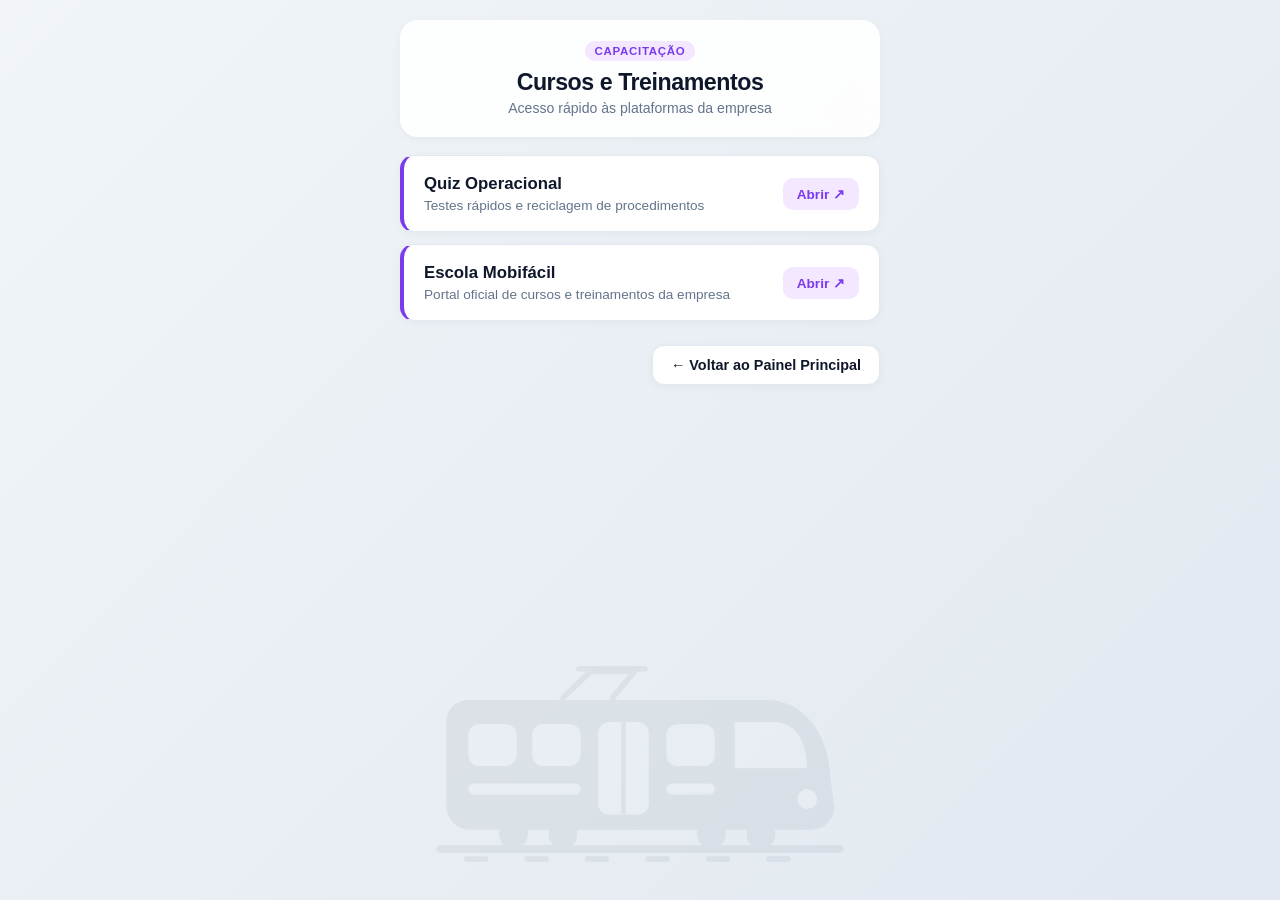
==== Cursos.html @ 2083b964 "Add files via upload" ====
<!DOCTYPE html>
<html lang="pt-BR">

<head>
    <meta charset="UTF-8">
    <meta name="viewport" content="width=device-width, initial-scale=1.0">
    <title>Cursos e Treinamentos</title>
    <link rel="stylesheet" href="estilo.css">
    <link rel="manifest" href="manifest.json">
    <meta name="theme-color" content="#2563eb">
    <meta name="apple-mobile-web-app-capable" content="yes">
    <meta name="apple-mobile-web-app-status-bar-style" content="default">
    <meta name="apple-mobile-web-app-title" content="Rotina Estação">
</head>

<body>

    <div class="app-container">
        <header>
            <span class="header-badge" style="color: #7c3aed; background: #f3e8ff;">Capacitação</span>
            <h1>Cursos e Treinamentos</h1>
            <p>Acesso rápido às plataformas da empresa</p>
        </header>

        <div class="access-list" id="access-list"></div>

        <nav class="bottom-nav">
            <a href="index.html" class="back-btn">← Voltar ao Painel Principal</a>
        </nav>
    </div>

    <script>
        const plataformasCursos = [
            {
                titulo: "Quiz Operacional",
                descricao: "Testes rápidos e reciclagem de procedimentos",
                url: "https://script.google.com/a/macros/metrobh.com.br/s/AKfycbzaS_b4hh9A1421iVJsr9qy0ur7krLMLmgjexrkRXWZIOcwu0ZyKPLjtSvx0L5JB3CB/exec"
            },
            {
                titulo: "Escola Mobifácil",
                descricao: "Portal oficial de cursos e treinamentos da empresa",
                url: "https://www.escolamobifacil.com.br/login"
            }
        ];

        function renderizarAcessos() {
            const container = document.getElementById('access-list');
            container.innerHTML = '';

            plataformasCursos.forEach(item => {
                const card = document.createElement('a');
                card.href = item.url;
                card.target = "_blank";
                card.className = "access-card";

                card.innerHTML = `
                    <div class="access-info">
                        <span class="access-title">${item.titulo}</span>
                        <span class="access-desc">${item.descricao}</span>
                    </div>
                    <span class="access-icon">Abrir ↗</span>
                `;

                container.appendChild(card);
            });
        }

        renderizarAcessos();
    </script>

</body>

</html>
---- estilo.css ----
:root {
    --bg-gradient: linear-gradient(135deg, #f1f5f9 0%, #e2e8f0 100%);
    --card-bg: #ffffff;
    --glass-bg: rgba(255, 255, 255, 0.88);
    --primary: #2563eb;
    --primary-grad: linear-gradient(135deg, #2563eb 0%, #1d4ed8 100%);
    --secondary: #0f766e;
    --secondary-grad: linear-gradient(135deg, #0d9488 0%, #0f766e 100%);
    --tertiary: #7c3aed;
    --tertiary-grad: linear-gradient(135deg, #8b5cf6 0%, #6d28d9 100%);
    --success: #16a34a;
    --success-grad: linear-gradient(135deg, #22c55e 0%, #15803d 100%);
    --success-bg: #f0fdf4;
    --text-main: #0f172a;
    --text-muted: #64748b;
    --border: #e2e8f0;
    --shadow-sm: 0 2px 8px rgba(15, 23, 42, 0.04);
    --shadow-md: 0 8px 20px rgba(15, 23, 42, 0.07);
}

* {
    box-sizing: border-box;
    margin: 0;
    padding: 0;
    font-family: -apple-system, BlinkMacSystemFont, "Segoe UI", Roboto, Helvetica, Arial, sans-serif;
    -webkit-tap-highlight-color: transparent;
}

body {
    background: var(--bg-gradient);
    color: var(--text-main);
    min-height: 100vh;
    display: flex;
    justify-content: center;
    padding: 20px 16px 40px;
    position: relative;
}

/* Marca d'água em sombra de metrô cartoon ao fundo */
body::before {
    content: "";
    position: fixed;
    inset: 0;
    pointer-events: none;
    z-index: 0;
    opacity: 0.055;
    background-repeat: no-repeat;
    background-position: center bottom 24px;
    background-size: min(440px, 88vw);
    background-image: url("data:image/svg+xml,%3Csvg xmlns='http://www.w3.org/2000/svg' viewBox='0 0 400 220' fill='%230f172a'%3E%3C!-- Trilho --%3E%3Crect x='15' y='192' width='370' height='7' rx='3.5'/%3E%3Crect x='40' y='202' width='22' height='5' rx='2'/%3E%3Crect x='95' y='202' width='22' height='5' rx='2'/%3E%3Crect x='150' y='202' width='22' height='5' rx='2'/%3E%3Crect x='205' y='202' width='22' height='5' rx='2'/%3E%3Crect x='260' y='202' width='22' height='5' rx='2'/%3E%3Crect x='315' y='202' width='22' height='5' rx='2'/%3E%3C!-- Pantógrafo --%3E%3Cpath d='M130 58 L155 34 L195 34 L175 58' fill='none' stroke='%230f172a' stroke-width='5' stroke-linecap='round' stroke-linejoin='round'/%3E%3Crect x='142' y='29' width='65' height='5' rx='2.5'/%3E%3C!-- Corpo do Metrô Cartoon --%3E%3Cpath d='M45 60 H315 C345 60 368 85 372 120 L376 155 C378 168 368 178 354 178 H45 C33 178 24 168 24 156 V80 C24 68 33 60 45 60 Z'/%3E%3C!-- Recortes das Janelas e Portas (em branco para vazado) --%3E%3Crect x='44' y='82' width='44' height='38' rx='10' fill='%23f1f5f9'/%3E%3Crect x='102' y='82' width='44' height='38' rx='10' fill='%23f1f5f9'/%3E%3Crect x='162' y='80' width='46' height='84' rx='10' fill='%23f1f5f9'/%3E%3Cline x1='185' y1='80' x2='185' y2='164' stroke='%230f172a' stroke-width='4'/%3E%3Crect x='224' y='82' width='44' height='38' rx='10' fill='%23f1f5f9'/%3E%3C!-- Para-brisa frontal cartoon --%3E%3Cpath d='M286 80 H322 C338 80 349 93 351 112 L352 122 H286 Z' fill='%23f1f5f9'/%3E%3C!-- Farol e faixa frontal --%3E%3Ccircle cx='352' cy='150' r='9' fill='%23f1f5f9'/%3E%3Crect x='44' y='136' width='102' height='10' rx='5' fill='%23f1f5f9'/%3E%3Crect x='224' y='136' width='44' height='10' rx='5' fill='%23f1f5f9'/%3E%3C!-- Rodas / Truques --%3E%3Ccircle cx='85' cy='182' r='13'/%3E%3Ccircle cx='130' cy='182' r='13'/%3E%3Ccircle cx='265' cy='182' r='13'/%3E%3Ccircle cx='310' cy='182' r='13'/%3E%3C/svg%3E");
}

.app-container {
    width: 100%;
    max-width: 480px;
    animation: fadeIn 0.3s ease-out;
    position: relative;
    z-index: 1;
}

@keyframes fadeIn {
    from {
        opacity: 0;
        transform: translateY(6px);
    }

    to {
        opacity: 1;
        transform: translateY(0);
    }
}

/* Cabeçalho estilo card flutuante */
header {
    background: var(--glass-bg);
    backdrop-filter: blur(10px);
    -webkit-backdrop-filter: blur(10px);
    border: 1px solid rgba(255, 255, 255, 0.9);
    border-radius: 18px;
    padding: 20px;
    margin-bottom: 18px;
    text-align: center;
    box-shadow: var(--shadow-sm);
}

.header-badge {
    display: inline-block;
    font-size: 0.72rem;
    font-weight: 700;
    text-transform: uppercase;
    letter-spacing: 0.06em;
    color: var(--primary);
    background: #dbeafe;
    padding: 4px 10px;
    border-radius: 999px;
    margin-bottom: 8px;
}

header h1 {
    font-size: 1.45rem;
    font-weight: 700;
    letter-spacing: -0.02em;
    margin-bottom: 4px;
}

header p {
    color: var(--text-muted);
    font-size: 0.88rem;
}

/* Seletor de Estação e Turno */
.shift-selector-card {
    background: var(--glass-bg);
    backdrop-filter: blur(10px);
    -webkit-backdrop-filter: blur(10px);
    border: 1px solid rgba(255, 255, 255, 0.9);
    border-radius: 16px;
    padding: 14px 16px;
    margin-bottom: 18px;
    box-shadow: var(--shadow-sm);
    display: grid;
    grid-template-columns: 1fr 1fr;
    gap: 10px;
}

.select-group {
    display: flex;
    flex-direction: column;
    gap: 4px;
}

.select-group label {
    font-size: 0.75rem;
    font-weight: 700;
    text-transform: uppercase;
    letter-spacing: 0.04em;
    color: var(--text-muted);
}

.select-group select {
    width: 100%;
    padding: 9px 12px;
    border-radius: 10px;
    border: 1px solid var(--border);
    background-color: #ffffff;
    color: var(--text-main);
    font-size: 0.9rem;
    font-weight: 600;
    cursor: pointer;
    outline: none;
    transition: border-color 0.2s, box-shadow 0.2s;
}

.select-group select:focus {
    border-color: var(--primary);
    box-shadow: 0 0 0 3px rgba(37, 99, 235, 0.12);
}

/* Barra de progresso */
.progress-summary {
    display: flex;
    justify-content: space-between;
    font-size: 0.82rem;
    color: var(--text-muted);
    margin-top: 16px;
    margin-bottom: 6px;
    font-weight: 600;
}

.progress-bar-container {
    background-color: #e2e8f0;
    border-radius: 999px;
    height: 10px;
    margin-top: 14px;
    overflow: hidden;
    box-shadow: inset 0 1px 2px rgba(0, 0, 0, 0.06);
}

.progress-summary+.progress-bar-container {
    margin-top: 0;
}

.progress-bar {
    background: var(--success-grad);
    height: 100%;
    width: 0%;
    border-radius: 999px;
    transition: width 0.4s cubic-bezier(0.34, 1.56, 0.64, 1);
}

/* Banner de 100% concluído */
.celebration-banner {
    display: none;
    background: var(--success-bg);
    border: 1px solid #86efac;
    color: #15803d;
    padding: 12px 16px;
    border-radius: 12px;
    font-size: 0.9rem;
    font-weight: 600;
    text-align: center;
    margin-bottom: 16px;
    animation: popIn 0.3s ease;
}

.celebration-banner.visible {
    display: block;
}

@keyframes popIn {
    0% {
        transform: scale(0.95);
        opacity: 0;
    }

    100% {
        transform: scale(1);
        opacity: 1;
    }
}

/* Botões do Menu Principal */
.menu-buttons {
    display: flex;
    flex-direction: column;
    gap: 14px;
}

.nav-card-btn {
    display: flex;
    align-items: center;
    justify-content: space-between;
    width: 100%;
    padding: 18px 20px;
    background: var(--primary-grad);
    color: #ffffff;
    text-decoration: none;
    border-radius: 16px;
    font-weight: 600;
    font-size: 1rem;
    box-shadow: 0 6px 15px rgba(37, 99, 235, 0.22);
    transition: transform 0.2s ease, box-shadow 0.2s ease;
}

.nav-card-btn:hover {
    transform: translateY(-2px);
    box-shadow: 0 10px 20px rgba(37, 99, 235, 0.28);
}

.nav-card-btn:active {
    transform: scale(0.98);
}

.nav-card-btn.secondary {
    background: var(--secondary-grad);
    box-shadow: 0 6px 15px rgba(15, 118, 110, 0.22);
}

.nav-card-btn.secondary:hover {
    box-shadow: 0 10px 20px rgba(15, 118, 110, 0.28);
}

.nav-card-btn.tertiary {
    background: var(--tertiary-grad);
    box-shadow: 0 6px 15px rgba(124, 58, 237, 0.22);
}

.nav-card-btn.tertiary:hover {
    box-shadow: 0 10px 20px rgba(124, 58, 237, 0.28);
}

.nav-card-btn.all-done {
    background: var(--success-grad);
    box-shadow: 0 6px 15px rgba(22, 163, 74, 0.24);
}

.btn-left {
    display: flex;
    align-items: center;
    gap: 14px;
}

.btn-icon-box {
    width: 42px;
    height: 42px;
    border-radius: 12px;
    background: rgba(255, 255, 255, 0.18);
    display: flex;
    align-items: center;
    justify-content: center;
    flex-shrink: 0;
}

.btn-text-group {
    display: flex;
    flex-direction: column;
    gap: 3px;
}

.btn-subtitle {
    font-size: 0.8rem;
    font-weight: 400;
    opacity: 0.9;
}

.nav-badge {
    background-color: rgba(255, 255, 255, 0.22);
    padding: 6px 12px;
    border-radius: 999px;
    font-size: 0.85rem;
    font-weight: 700;
    flex-shrink: 0;
    margin-left: 10px;
}

/* Lista de Tarefas e Formulários */
.task-list,
.access-list {
    display: flex;
    flex-direction: column;
    gap: 12px;
}

.task-card {
    background-color: var(--card-bg);
    border: 1px solid var(--border);
    border-left: 4px solid var(--primary);
    border-radius: 14px;
    padding: 16px;
    display: flex;
    align-items: center;
    justify-content: space-between;
    box-shadow: var(--shadow-sm);
    transition: all 0.25s ease;
}

.task-card.internal-theme {
    border-left-color: var(--secondary);
}

.task-card:hover {
    box-shadow: var(--shadow-md);
    transform: translateY(-1px);
}

.task-card.completed {
    background-color: var(--success-bg);
    border-color: #bbf7d0;
    border-left-color: var(--success);
}

.task-info {
    flex: 1;
    padding-right: 12px;
}

.task-title {
    font-weight: 600;
    font-size: 0.98rem;
    line-height: 1.35;
    display: block;
}

.task-info .task-link {
    margin-top: 6px;
}

.task-card.completed .task-title {
    text-decoration: line-through;
    color: #15803d;
    opacity: 0.85;
}

.task-link {
    display: inline-flex;
    align-items: center;
    gap: 4px;
    color: var(--primary);
    background: #eff6ff;
    padding: 5px 10px;
    border-radius: 6px;
    text-decoration: none;
    font-size: 0.82rem;
    font-weight: 600;
    transition: background-color 0.2s;
}

.task-link:hover {
    background: #dbeafe;
}

/* Botão Check animado */
.check-btn {
    width: 38px;
    height: 38px;
    border-radius: 50%;
    border: 2px solid #cbd5e1;
    background-color: #f8fafc;
    color: transparent;
    font-size: 1.15rem;
    font-weight: bold;
    cursor: pointer;
    display: flex;
    align-items: center;
    justify-content: center;
    transition: all 0.25s cubic-bezier(0.34, 1.56, 0.64, 1);
    flex-shrink: 0;
}

.check-btn:hover {
    border-color: var(--success);
}

.task-card.completed .check-btn {
    background: var(--success-grad);
    border-color: transparent;
    color: #fff;
    transform: scale(1.06);
    box-shadow: 0 3px 8px rgba(22, 163, 74, 0.3);
}

/* Cards de Acesso Rápido (Cursos) */
.access-card {
    background-color: var(--card-bg);
    border: 1px solid var(--border);
    border-left: 4px solid var(--tertiary);
    border-radius: 14px;
    padding: 18px 20px;
    display: flex;
    align-items: center;
    justify-content: space-between;
    text-decoration: none;
    color: var(--text-main);
    box-shadow: var(--shadow-sm);
    transition: all 0.2s ease;
}

.access-card:hover {
    border-color: var(--tertiary);
    box-shadow: var(--shadow-md);
    transform: translateY(-2px);
}

.access-info {
    display: flex;
    flex-direction: column;
    gap: 4px;
    padding-right: 12px;
}

.access-title {
    font-weight: 700;
    font-size: 1.05rem;
}

.access-desc {
    color: var(--text-muted);
    font-size: 0.85rem;
}

.access-icon {
    background-color: #f3e8ff;
    color: var(--tertiary);
    font-weight: 700;
    font-size: 0.85rem;
    padding: 8px 14px;
    border-radius: 10px;
    flex-shrink: 0;
}

/* Navegação inferior alinhada à direita com hover arco-íris */
.bottom-nav {
    margin-top: 24px;
    display: flex;
    justify-content: flex-end;
}

.back-btn {
    display: inline-flex;
    align-items: center;
    gap: 8px;
    text-decoration: none;
    color: var(--text-main);
    font-weight: 600;
    font-size: 0.9rem;
    padding: 11px 18px;
    background-color: var(--card-bg);
    border: 1px solid var(--border);
    border-radius: 12px;
    box-shadow: var(--shadow-sm);
    transition: all 0.3s ease;
}

.back-btn:hover {
    color: #ffffff;
    border-color: transparent;
    text-shadow: 0 1px 2px rgba(0, 0, 0, 0.25);
    background: linear-gradient(120deg,
            #ef4444,
            #f97316,
            #eab308,
            #22c55e,
            #3b82f6,
            #8b5cf6,
            #ec4899,
            #ef4444);
    background-size: 300% 300%;
    animation: arcoIris 3s ease infinite;
    transform: translateY(-2px);
    box-shadow: 0 8px 20px rgba(139, 92, 246, 0.28);
}

@keyframes arcoIris {
    0% {
        background-position: 0% 50%;
    }

    50% {
        background-position: 100% 50%;
    }

    100% {
        background-position: 0% 50%;
    }
}

/* Ações inferiores do Painel Principal */
.panel-footer-actions {
    margin-top: 24px;
    display: flex;
    align-items: center;
    justify-content: space-between;
    gap: 10px;
    flex-wrap: wrap;
}

.copy-report-btn {
    display: inline-flex;
    align-items: center;
    gap: 6px;
    padding: 10px 15px;
    background-color: var(--card-bg);
    border: 1px solid var(--border);
    border-radius: 12px;
    color: var(--primary);
    font-size: 0.85rem;
    font-weight: 600;
    cursor: pointer;
    box-shadow: var(--shadow-sm);
    transition: all 0.25s ease;
}

.copy-report-btn:hover {
    background: var(--primary-grad);
    color: #ffffff;
    border-color: transparent;
    transform: translateY(-2px);
    box-shadow: 0 8px 18px rgba(37, 99, 235, 0.25);
}

.copy-report-btn.copied {
    background: var(--success-grad);
    color: #ffffff;
    border-color: transparent;
}

.reset-btn {
    padding: 10px 16px;
    background: rgba(255, 255, 255, 0.7);
    border: 1px dashed #cbd5e1;
    border-radius: 12px;
    color: var(--text-muted);
    font-size: 0.85rem;
    font-weight: 600;
    cursor: pointer;
    box-shadow: var(--shadow-sm);
    transition: all 0.25s ease;
    margin-left: auto;
}

.reset-btn:hover {
    background: linear-gradient(135deg, #ef4444 0%, #dc2626 100%);
    color: #ffffff;
    border-color: transparent;
    border-style: solid;
    transform: translateY(-2px);
    box-shadow: 0 8px 18px rgba(220, 38, 38, 0.28);
}

.reset-btn:active {
    transform: scale(0.98);
}
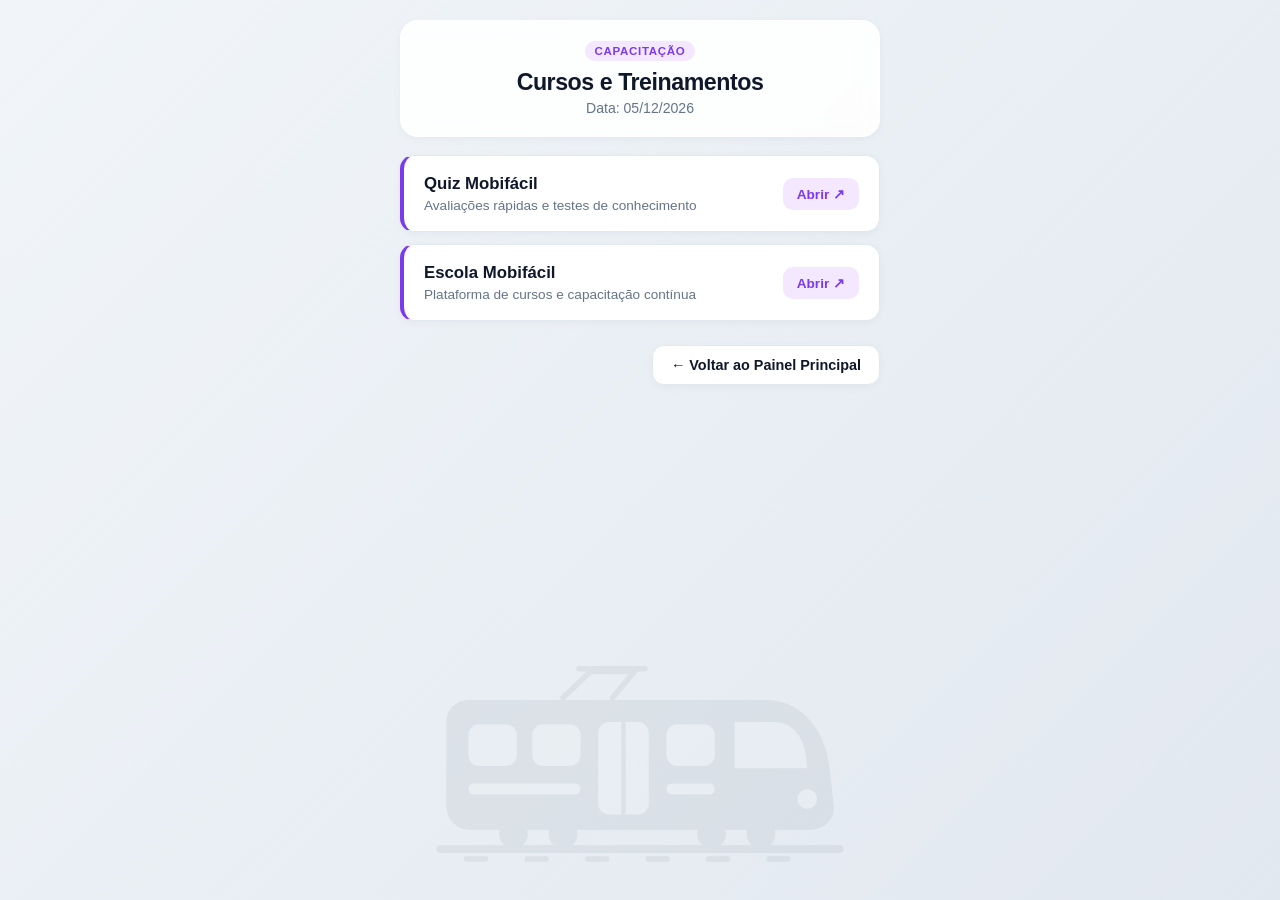
==== commit 13fe9077: "Add files via upload" ====
--- a/Cursos.html
+++ b/Cursos.html
@@ -19,10 +19,26 @@
         <header>
             <span class="header-badge" style="color: #7c3aed; background: #f3e8ff;">Capacitação</span>
             <h1>Cursos e Treinamentos</h1>
-            <p>Acesso rápido às plataformas da empresa</p>
+            <p id="current-date"></p>
         </header>
 
-        <div class="access-list" id="access-list"></div>
+        <div class="access-list">
+            <a href="https://quiz.mobifacil.com.br/" target="_blank" class="access-card">
+                <div class="access-info">
+                    <span class="access-title">Quiz Mobifácil</span>
+                    <span class="access-desc">Avaliações rápidas e testes de conhecimento</span>
+                </div>
+                <span class="access-icon">Abrir ↗</span>
+            </a>
+
+            <a href="https://escola.mobifacil.com.br/" target="_blank" class="access-card">
+                <div class="access-info">
+                    <span class="access-title">Escola Mobifácil</span>
+                    <span class="access-desc">Plataforma de cursos e capacitação contínua</span>
+                </div>
+                <span class="access-icon">Abrir ↗</span>
+            </a>
+        </div>
 
         <nav class="bottom-nav">
             <a href="index.html" class="back-btn">← Voltar ao Painel Principal</a>
@@ -30,42 +46,8 @@
     </div>
 
     <script>
-        const plataformasCursos = [
-            {
-                titulo: "Quiz Operacional",
-                descricao: "Testes rápidos e reciclagem de procedimentos",
-                url: "https://script.google.com/a/macros/metrobh.com.br/s/AKfycbzaS_b4hh9A1421iVJsr9qy0ur7krLMLmgjexrkRXWZIOcwu0ZyKPLjtSvx0L5JB3CB/exec"
-            },
-            {
-                titulo: "Escola Mobifácil",
-                descricao: "Portal oficial de cursos e treinamentos da empresa",
-                url: "https://www.escolamobifacil.com.br/login"
-            }
-        ];
-
-        function renderizarAcessos() {
-            const container = document.getElementById('access-list');
-            container.innerHTML = '';
-
-            plataformasCursos.forEach(item => {
-                const card = document.createElement('a');
-                card.href = item.url;
-                card.target = "_blank";
-                card.className = "access-card";
-
-                card.innerHTML = `
-                    <div class="access-info">
-                        <span class="access-title">${item.titulo}</span>
-                        <span class="access-desc">${item.descricao}</span>
-                    </div>
-                    <span class="access-icon">Abrir ↗</span>
-                `;
-
-                container.appendChild(card);
-            });
-        }
-
-        renderizarAcessos();
+        const hoje = new Date().toLocaleDateString('pt-BR');
+        document.getElementById('current-date').innerText = `Data: ${hoje}`;
     </script>
 
 </body>
--- a/estilo.css
+++ b/estilo.css
@@ -1,592 +1,948 @@
-:root {
-    --bg-gradient: linear-gradient(135deg, #f1f5f9 0%, #e2e8f0 100%);
-    --card-bg: #ffffff;
-    --glass-bg: rgba(255, 255, 255, 0.88);
-    --primary: #2563eb;
-    --primary-grad: linear-gradient(135deg, #2563eb 0%, #1d4ed8 100%);
-    --secondary: #0f766e;
-    --secondary-grad: linear-gradient(135deg, #0d9488 0%, #0f766e 100%);
-    --tertiary: #7c3aed;
-    --tertiary-grad: linear-gradient(135deg, #8b5cf6 0%, #6d28d9 100%);
-    --success: #16a34a;
-    --success-grad: linear-gradient(135deg, #22c55e 0%, #15803d 100%);
-    --success-bg: #f0fdf4;
-    --text-main: #0f172a;
-    --text-muted: #64748b;
-    --border: #e2e8f0;
-    --shadow-sm: 0 2px 8px rgba(15, 23, 42, 0.04);
-    --shadow-md: 0 8px 20px rgba(15, 23, 42, 0.07);
-}
-
-* {
-    box-sizing: border-box;
-    margin: 0;
-    padding: 0;
-    font-family: -apple-system, BlinkMacSystemFont, "Segoe UI", Roboto, Helvetica, Arial, sans-serif;
-    -webkit-tap-highlight-color: transparent;
-}
-
-body {
-    background: var(--bg-gradient);
-    color: var(--text-main);
-    min-height: 100vh;
-    display: flex;
-    justify-content: center;
-    padding: 20px 16px 40px;
-    position: relative;
-}
-
-/* Marca d'água em sombra de metrô cartoon ao fundo */
-body::before {
-    content: "";
-    position: fixed;
-    inset: 0;
-    pointer-events: none;
-    z-index: 0;
-    opacity: 0.055;
-    background-repeat: no-repeat;
-    background-position: center bottom 24px;
-    background-size: min(440px, 88vw);
-    background-image: url("data:image/svg+xml,%3Csvg xmlns='http://www.w3.org/2000/svg' viewBox='0 0 400 220' fill='%230f172a'%3E%3C!-- Trilho --%3E%3Crect x='15' y='192' width='370' height='7' rx='3.5'/%3E%3Crect x='40' y='202' width='22' height='5' rx='2'/%3E%3Crect x='95' y='202' width='22' height='5' rx='2'/%3E%3Crect x='150' y='202' width='22' height='5' rx='2'/%3E%3Crect x='205' y='202' width='22' height='5' rx='2'/%3E%3Crect x='260' y='202' width='22' height='5' rx='2'/%3E%3Crect x='315' y='202' width='22' height='5' rx='2'/%3E%3C!-- Pantógrafo --%3E%3Cpath d='M130 58 L155 34 L195 34 L175 58' fill='none' stroke='%230f172a' stroke-width='5' stroke-linecap='round' stroke-linejoin='round'/%3E%3Crect x='142' y='29' width='65' height='5' rx='2.5'/%3E%3C!-- Corpo do Metrô Cartoon --%3E%3Cpath d='M45 60 H315 C345 60 368 85 372 120 L376 155 C378 168 368 178 354 178 H45 C33 178 24 168 24 156 V80 C24 68 33 60 45 60 Z'/%3E%3C!-- Recortes das Janelas e Portas (em branco para vazado) --%3E%3Crect x='44' y='82' width='44' height='38' rx='10' fill='%23f1f5f9'/%3E%3Crect x='102' y='82' width='44' height='38' rx='10' fill='%23f1f5f9'/%3E%3Crect x='162' y='80' width='46' height='84' rx='10' fill='%23f1f5f9'/%3E%3Cline x1='185' y1='80' x2='185' y2='164' stroke='%230f172a' stroke-width='4'/%3E%3Crect x='224' y='82' width='44' height='38' rx='10' fill='%23f1f5f9'/%3E%3C!-- Para-brisa frontal cartoon --%3E%3Cpath d='M286 80 H322 C338 80 349 93 351 112 L352 122 H286 Z' fill='%23f1f5f9'/%3E%3C!-- Farol e faixa frontal --%3E%3Ccircle cx='352' cy='150' r='9' fill='%23f1f5f9'/%3E%3Crect x='44' y='136' width='102' height='10' rx='5' fill='%23f1f5f9'/%3E%3Crect x='224' y='136' width='44' height='10' rx='5' fill='%23f1f5f9'/%3E%3C!-- Rodas / Truques --%3E%3Ccircle cx='85' cy='182' r='13'/%3E%3Ccircle cx='130' cy='182' r='13'/%3E%3Ccircle cx='265' cy='182' r='13'/%3E%3Ccircle cx='310' cy='182' r='13'/%3E%3C/svg%3E");
-}
-
-.app-container {
-    width: 100%;
-    max-width: 480px;
-    animation: fadeIn 0.3s ease-out;
-    position: relative;
-    z-index: 1;
-}
-
-@keyframes fadeIn {
-    from {
-        opacity: 0;
-        transform: translateY(6px);
-    }
-
-    to {
-        opacity: 1;
-        transform: translateY(0);
-    }
-}
-
-/* Cabeçalho estilo card flutuante */
-header {
-    background: var(--glass-bg);
-    backdrop-filter: blur(10px);
-    -webkit-backdrop-filter: blur(10px);
-    border: 1px solid rgba(255, 255, 255, 0.9);
-    border-radius: 18px;
-    padding: 20px;
-    margin-bottom: 18px;
-    text-align: center;
-    box-shadow: var(--shadow-sm);
-}
-
-.header-badge {
-    display: inline-block;
-    font-size: 0.72rem;
-    font-weight: 700;
-    text-transform: uppercase;
-    letter-spacing: 0.06em;
-    color: var(--primary);
-    background: #dbeafe;
-    padding: 4px 10px;
-    border-radius: 999px;
-    margin-bottom: 8px;
-}
-
-header h1 {
-    font-size: 1.45rem;
-    font-weight: 700;
-    letter-spacing: -0.02em;
-    margin-bottom: 4px;
-}
-
-header p {
-    color: var(--text-muted);
-    font-size: 0.88rem;
-}
-
-/* Seletor de Estação e Turno */
-.shift-selector-card {
-    background: var(--glass-bg);
-    backdrop-filter: blur(10px);
-    -webkit-backdrop-filter: blur(10px);
-    border: 1px solid rgba(255, 255, 255, 0.9);
-    border-radius: 16px;
-    padding: 14px 16px;
-    margin-bottom: 18px;
-    box-shadow: var(--shadow-sm);
-    display: grid;
-    grid-template-columns: 1fr 1fr;
-    gap: 10px;
-}
-
-.select-group {
-    display: flex;
-    flex-direction: column;
-    gap: 4px;
-}
-
-.select-group label {
-    font-size: 0.75rem;
-    font-weight: 700;
-    text-transform: uppercase;
-    letter-spacing: 0.04em;
-    color: var(--text-muted);
-}
-
-.select-group select {
-    width: 100%;
-    padding: 9px 12px;
-    border-radius: 10px;
-    border: 1px solid var(--border);
-    background-color: #ffffff;
-    color: var(--text-main);
-    font-size: 0.9rem;
-    font-weight: 600;
-    cursor: pointer;
-    outline: none;
-    transition: border-color 0.2s, box-shadow 0.2s;
-}
-
-.select-group select:focus {
-    border-color: var(--primary);
-    box-shadow: 0 0 0 3px rgba(37, 99, 235, 0.12);
-}
-
-/* Barra de progresso */
-.progress-summary {
-    display: flex;
-    justify-content: space-between;
-    font-size: 0.82rem;
-    color: var(--text-muted);
-    margin-top: 16px;
-    margin-bottom: 6px;
-    font-weight: 600;
-}
-
-.progress-bar-container {
-    background-color: #e2e8f0;
-    border-radius: 999px;
-    height: 10px;
-    margin-top: 14px;
-    overflow: hidden;
-    box-shadow: inset 0 1px 2px rgba(0, 0, 0, 0.06);
-}
-
-.progress-summary+.progress-bar-container {
-    margin-top: 0;
-}
-
-.progress-bar {
-    background: var(--success-grad);
-    height: 100%;
-    width: 0%;
-    border-radius: 999px;
-    transition: width 0.4s cubic-bezier(0.34, 1.56, 0.64, 1);
-}
-
-/* Banner de 100% concluído */
-.celebration-banner {
-    display: none;
-    background: var(--success-bg);
-    border: 1px solid #86efac;
-    color: #15803d;
-    padding: 12px 16px;
-    border-radius: 12px;
-    font-size: 0.9rem;
-    font-weight: 600;
-    text-align: center;
-    margin-bottom: 16px;
-    animation: popIn 0.3s ease;
-}
-
-.celebration-banner.visible {
-    display: block;
-}
-
-@keyframes popIn {
-    0% {
-        transform: scale(0.95);
-        opacity: 0;
-    }
-
-    100% {
-        transform: scale(1);
-        opacity: 1;
-    }
-}
-
-/* Botões do Menu Principal */
-.menu-buttons {
-    display: flex;
-    flex-direction: column;
-    gap: 14px;
-}
-
-.nav-card-btn {
-    display: flex;
-    align-items: center;
-    justify-content: space-between;
-    width: 100%;
-    padding: 18px 20px;
-    background: var(--primary-grad);
-    color: #ffffff;
-    text-decoration: none;
-    border-radius: 16px;
-    font-weight: 600;
-    font-size: 1rem;
-    box-shadow: 0 6px 15px rgba(37, 99, 235, 0.22);
-    transition: transform 0.2s ease, box-shadow 0.2s ease;
-}
-
-.nav-card-btn:hover {
-    transform: translateY(-2px);
-    box-shadow: 0 10px 20px rgba(37, 99, 235, 0.28);
-}
-
-.nav-card-btn:active {
-    transform: scale(0.98);
-}
-
-.nav-card-btn.secondary {
-    background: var(--secondary-grad);
-    box-shadow: 0 6px 15px rgba(15, 118, 110, 0.22);
-}
-
-.nav-card-btn.secondary:hover {
-    box-shadow: 0 10px 20px rgba(15, 118, 110, 0.28);
-}
-
-.nav-card-btn.tertiary {
-    background: var(--tertiary-grad);
-    box-shadow: 0 6px 15px rgba(124, 58, 237, 0.22);
-}
-
-.nav-card-btn.tertiary:hover {
-    box-shadow: 0 10px 20px rgba(124, 58, 237, 0.28);
-}
-
-.nav-card-btn.all-done {
-    background: var(--success-grad);
-    box-shadow: 0 6px 15px rgba(22, 163, 74, 0.24);
-}
-
-.btn-left {
-    display: flex;
-    align-items: center;
-    gap: 14px;
-}
-
-.btn-icon-box {
-    width: 42px;
-    height: 42px;
-    border-radius: 12px;
-    background: rgba(255, 255, 255, 0.18);
-    display: flex;
-    align-items: center;
-    justify-content: center;
-    flex-shrink: 0;
-}
-
-.btn-text-group {
-    display: flex;
-    flex-direction: column;
-    gap: 3px;
-}
-
-.btn-subtitle {
-    font-size: 0.8rem;
-    font-weight: 400;
-    opacity: 0.9;
-}
-
-.nav-badge {
-    background-color: rgba(255, 255, 255, 0.22);
-    padding: 6px 12px;
-    border-radius: 999px;
-    font-size: 0.85rem;
-    font-weight: 700;
-    flex-shrink: 0;
-    margin-left: 10px;
-}
-
-/* Lista de Tarefas e Formulários */
-.task-list,
-.access-list {
-    display: flex;
-    flex-direction: column;
-    gap: 12px;
-}
-
-.task-card {
-    background-color: var(--card-bg);
-    border: 1px solid var(--border);
-    border-left: 4px solid var(--primary);
-    border-radius: 14px;
-    padding: 16px;
-    display: flex;
-    align-items: center;
-    justify-content: space-between;
-    box-shadow: var(--shadow-sm);
-    transition: all 0.25s ease;
-}
-
-.task-card.internal-theme {
-    border-left-color: var(--secondary);
-}
-
-.task-card:hover {
-    box-shadow: var(--shadow-md);
-    transform: translateY(-1px);
-}
-
-.task-card.completed {
-    background-color: var(--success-bg);
-    border-color: #bbf7d0;
-    border-left-color: var(--success);
-}
-
-.task-info {
-    flex: 1;
-    padding-right: 12px;
-}
-
-.task-title {
-    font-weight: 600;
-    font-size: 0.98rem;
-    line-height: 1.35;
-    display: block;
-}
-
-.task-info .task-link {
-    margin-top: 6px;
-}
-
-.task-card.completed .task-title {
-    text-decoration: line-through;
-    color: #15803d;
-    opacity: 0.85;
-}
-
-.task-link {
-    display: inline-flex;
-    align-items: center;
-    gap: 4px;
-    color: var(--primary);
-    background: #eff6ff;
-    padding: 5px 10px;
-    border-radius: 6px;
-    text-decoration: none;
-    font-size: 0.82rem;
-    font-weight: 600;
-    transition: background-color 0.2s;
-}
-
-.task-link:hover {
-    background: #dbeafe;
-}
-
-/* Botão Check animado */
-.check-btn {
-    width: 38px;
-    height: 38px;
-    border-radius: 50%;
-    border: 2px solid #cbd5e1;
-    background-color: #f8fafc;
-    color: transparent;
-    font-size: 1.15rem;
-    font-weight: bold;
-    cursor: pointer;
-    display: flex;
-    align-items: center;
-    justify-content: center;
-    transition: all 0.25s cubic-bezier(0.34, 1.56, 0.64, 1);
-    flex-shrink: 0;
-}
-
-.check-btn:hover {
-    border-color: var(--success);
-}
-
-.task-card.completed .check-btn {
-    background: var(--success-grad);
-    border-color: transparent;
-    color: #fff;
-    transform: scale(1.06);
-    box-shadow: 0 3px 8px rgba(22, 163, 74, 0.3);
-}
-
-/* Cards de Acesso Rápido (Cursos) */
-.access-card {
-    background-color: var(--card-bg);
-    border: 1px solid var(--border);
-    border-left: 4px solid var(--tertiary);
-    border-radius: 14px;
-    padding: 18px 20px;
-    display: flex;
-    align-items: center;
-    justify-content: space-between;
-    text-decoration: none;
-    color: var(--text-main);
-    box-shadow: var(--shadow-sm);
-    transition: all 0.2s ease;
-}
-
-.access-card:hover {
-    border-color: var(--tertiary);
-    box-shadow: var(--shadow-md);
-    transform: translateY(-2px);
-}
-
-.access-info {
-    display: flex;
-    flex-direction: column;
-    gap: 4px;
-    padding-right: 12px;
-}
-
-.access-title {
-    font-weight: 700;
-    font-size: 1.05rem;
-}
-
-.access-desc {
-    color: var(--text-muted);
-    font-size: 0.85rem;
-}
-
-.access-icon {
-    background-color: #f3e8ff;
-    color: var(--tertiary);
-    font-weight: 700;
-    font-size: 0.85rem;
-    padding: 8px 14px;
-    border-radius: 10px;
-    flex-shrink: 0;
-}
-
-/* Navegação inferior alinhada à direita com hover arco-íris */
-.bottom-nav {
-    margin-top: 24px;
-    display: flex;
-    justify-content: flex-end;
-}
-
-.back-btn {
-    display: inline-flex;
-    align-items: center;
-    gap: 8px;
-    text-decoration: none;
-    color: var(--text-main);
-    font-weight: 600;
-    font-size: 0.9rem;
-    padding: 11px 18px;
-    background-color: var(--card-bg);
-    border: 1px solid var(--border);
-    border-radius: 12px;
-    box-shadow: var(--shadow-sm);
-    transition: all 0.3s ease;
-}
-
-.back-btn:hover {
-    color: #ffffff;
-    border-color: transparent;
-    text-shadow: 0 1px 2px rgba(0, 0, 0, 0.25);
-    background: linear-gradient(120deg,
-            #ef4444,
-            #f97316,
-            #eab308,
-            #22c55e,
-            #3b82f6,
-            #8b5cf6,
-            #ec4899,
-            #ef4444);
-    background-size: 300% 300%;
-    animation: arcoIris 3s ease infinite;
-    transform: translateY(-2px);
-    box-shadow: 0 8px 20px rgba(139, 92, 246, 0.28);
-}
-
-@keyframes arcoIris {
-    0% {
-        background-position: 0% 50%;
-    }
-
-    50% {
-        background-position: 100% 50%;
-    }
-
-    100% {
-        background-position: 0% 50%;
-    }
-}
-
-/* Ações inferiores do Painel Principal */
-.panel-footer-actions {
-    margin-top: 24px;
-    display: flex;
-    align-items: center;
-    justify-content: space-between;
-    gap: 10px;
-    flex-wrap: wrap;
-}
-
-.copy-report-btn {
-    display: inline-flex;
-    align-items: center;
-    gap: 6px;
-    padding: 10px 15px;
-    background-color: var(--card-bg);
-    border: 1px solid var(--border);
-    border-radius: 12px;
-    color: var(--primary);
-    font-size: 0.85rem;
-    font-weight: 600;
-    cursor: pointer;
-    box-shadow: var(--shadow-sm);
-    transition: all 0.25s ease;
-}
-
-.copy-report-btn:hover {
-    background: var(--primary-grad);
-    color: #ffffff;
-    border-color: transparent;
-    transform: translateY(-2px);
-    box-shadow: 0 8px 18px rgba(37, 99, 235, 0.25);
-}
-
-.copy-report-btn.copied {
-    background: var(--success-grad);
-    color: #ffffff;
-    border-color: transparent;
-}
-
-.reset-btn {
-    padding: 10px 16px;
-    background: rgba(255, 255, 255, 0.7);
-    border: 1px dashed #cbd5e1;
-    border-radius: 12px;
-    color: var(--text-muted);
-    font-size: 0.85rem;
-    font-weight: 600;
-    cursor: pointer;
-    box-shadow: var(--shadow-sm);
-    transition: all 0.25s ease;
-    margin-left: auto;
-}
-
-.reset-btn:hover {
-    background: linear-gradient(135deg, #ef4444 0%, #dc2626 100%);
-    color: #ffffff;
-    border-color: transparent;
-    border-style: solid;
-    transform: translateY(-2px);
-    box-shadow: 0 8px 18px rgba(220, 38, 38, 0.28);
-}
-
-.reset-btn:active {
-    transform: scale(0.98);
+:root {
+    --bg-gradient: linear-gradient(135deg, #f1f5f9 0%, #e2e8f0 100%);
+    --card-bg: #ffffff;
+    --glass-bg: rgba(255, 255, 255, 0.88);
+    --primary: #2563eb;
+    --primary-grad: linear-gradient(135deg, #2563eb 0%, #1d4ed8 100%);
+    --secondary: #0f766e;
+    --secondary-grad: linear-gradient(135deg, #0d9488 0%, #0f766e 100%);
+    --tertiary: #7c3aed;
+    --tertiary-grad: linear-gradient(135deg, #8b5cf6 0%, #6d28d9 100%);
+    --success: #16a34a;
+    --success-grad: linear-gradient(135deg, #22c55e 0%, #15803d 100%);
+    --success-bg: #f0fdf4;
+    --text-main: #0f172a;
+    --text-muted: #64748b;
+    --border: #e2e8f0;
+    --shadow-sm: 0 2px 8px rgba(15, 23, 42, 0.04);
+    --shadow-md: 0 8px 20px rgba(15, 23, 42, 0.07);
+}
+
+* {
+    box-sizing: border-box;
+    margin: 0;
+    padding: 0;
+    font-family: -apple-system, BlinkMacSystemFont, "Segoe UI", Roboto, Helvetica, Arial, sans-serif;
+    -webkit-tap-highlight-color: transparent;
+}
+
+body {
+    background: var(--bg-gradient);
+    color: var(--text-main);
+    min-height: 100vh;
+    display: flex;
+    justify-content: center;
+    padding: 20px 16px 40px;
+    position: relative;
+}
+
+body::before {
+    content: "";
+    position: fixed;
+    inset: 0;
+    pointer-events: none;
+    z-index: 0;
+    opacity: 0.055;
+    background-repeat: no-repeat;
+    background-position: center bottom 24px;
+    background-size: min(440px, 88vw);
+    background-image: url("data:image/svg+xml,%3Csvg xmlns='http://www.w3.org/2000/svg' viewBox='0 0 400 220' fill='%230f172a'%3E%3Crect x='15' y='192' width='370' height='7' rx='3.5'/%3E%3Crect x='40' y='202' width='22' height='5' rx='2'/%3E%3Crect x='95' y='202' width='22' height='5' rx='2'/%3E%3Crect x='150' y='202' width='22' height='5' rx='2'/%3E%3Crect x='205' y='202' width='22' height='5' rx='2'/%3E%3Crect x='260' y='202' width='22' height='5' rx='2'/%3E%3Crect x='315' y='202' width='22' height='5' rx='2'/%3E%3Cpath d='M130 58 L155 34 L195 34 L175 58' fill='none' stroke='%230f172a' stroke-width='5' stroke-linecap='round' stroke-linejoin='round'/%3E%3Crect x='142' y='29' width='65' height='5' rx='2.5'/%3E%3Cpath d='M45 60 H315 C345 60 368 85 372 120 L376 155 C378 168 368 178 354 178 H45 C33 178 24 168 24 156 V80 C24 68 33 60 45 60 Z'/%3E%3Crect x='44' y='82' width='44' height='38' rx='10' fill='%23f1f5f9'/%3E%3Crect x='102' y='82' width='44' height='38' rx='10' fill='%23f1f5f9'/%3E%3Crect x='162' y='80' width='46' height='84' rx='10' fill='%23f1f5f9'/%3E%3Cline x1='185' y1='80' x2='185' y2='164' stroke='%230f172a' stroke-width='4'/%3E%3Crect x='224' y='82' width='44' height='38' rx='10' fill='%23f1f5f9'/%3E%3Cpath d='M286 80 H322 C338 80 349 93 351 112 L352 122 H286 Z' fill='%23f1f5f9'/%3E%3Ccircle cx='352' cy='150' r='9' fill='%23f1f5f9'/%3E%3Crect x='44' y='136' width='102' height='10' rx='5' fill='%23f1f5f9'/%3E%3Crect x='224' y='136' width='44' height='10' rx='5' fill='%23f1f5f9'/%3E%3Ccircle cx='85' cy='182' r='13'/%3E%3Ccircle cx='130' cy='182' r='13'/%3E%3Ccircle cx='265' cy='182' r='13'/%3E%3Ccircle cx='310' cy='182' r='13'/%3E%3C/svg%3E");
+}
+
+.app-container {
+    width: 100%;
+    max-width: 480px;
+    animation: fadeIn 0.3s ease-out;
+    position: relative;
+    z-index: 1;
+}
+
+@keyframes fadeIn {
+    from {
+        opacity: 0;
+        transform: translateY(6px);
+    }
+
+    to {
+        opacity: 1;
+        transform: translateY(0);
+    }
+}
+
+header {
+    background: var(--glass-bg);
+    backdrop-filter: blur(10px);
+    -webkit-backdrop-filter: blur(10px);
+    border: 1px solid rgba(255, 255, 255, 0.9);
+    border-radius: 18px;
+    padding: 20px;
+    margin-bottom: 18px;
+    text-align: center;
+    box-shadow: var(--shadow-sm);
+}
+
+.header-top-row {
+    display: flex;
+    align-items: center;
+    justify-content: center;
+    gap: 8px;
+    flex-wrap: wrap;
+    margin-bottom: 8px;
+}
+
+.header-badge {
+    display: inline-block;
+    font-size: 0.72rem;
+    font-weight: 700;
+    text-transform: uppercase;
+    letter-spacing: 0.06em;
+    color: var(--primary);
+    background: #dbeafe;
+    padding: 4px 10px;
+    border-radius: 999px;
+    margin-bottom: 8px;
+}
+
+.header-top-row .header-badge {
+    margin-bottom: 0;
+}
+
+.sync-pill {
+    display: inline-block;
+    font-size: 0.7rem;
+    font-weight: 700;
+    padding: 4px 9px;
+    border-radius: 999px;
+    background: #f1f5f9;
+    color: #64748b;
+}
+
+.sync-pill.online {
+    background: #dcfce7;
+    color: #15803d;
+}
+
+.sync-pill.sincronizando {
+    background: #fef3c7;
+    color: #b45309;
+}
+
+.sync-pill.offline {
+    background: #fee2e2;
+    color: #b91c1c;
+}
+
+header h1 {
+    font-size: 1.45rem;
+    font-weight: 700;
+    letter-spacing: -0.02em;
+    margin-bottom: 4px;
+}
+
+header p {
+    color: var(--text-muted);
+    font-size: 0.88rem;
+}
+
+.shift-selector-card {
+    background: var(--glass-bg);
+    backdrop-filter: blur(10px);
+    -webkit-backdrop-filter: blur(10px);
+    border: 1px solid rgba(255, 255, 255, 0.9);
+    border-radius: 16px;
+    padding: 14px 16px;
+    margin-bottom: 18px;
+    box-shadow: var(--shadow-sm);
+    display: grid;
+    grid-template-columns: 1fr 1fr;
+    gap: 10px;
+}
+
+.select-group {
+    display: flex;
+    flex-direction: column;
+    gap: 4px;
+}
+
+.select-group label {
+    font-size: 0.75rem;
+    font-weight: 700;
+    text-transform: uppercase;
+    letter-spacing: 0.04em;
+    color: var(--text-muted);
+}
+
+.select-group select {
+    width: 100%;
+    padding: 9px 12px;
+    border-radius: 10px;
+    border: 1px solid var(--border);
+    background-color: #ffffff;
+    color: var(--text-main);
+    font-size: 0.9rem;
+    font-weight: 600;
+    cursor: pointer;
+    outline: none;
+    transition: border-color 0.2s, box-shadow 0.2s;
+}
+
+.select-group select:focus {
+    border-color: var(--primary);
+    box-shadow: 0 0 0 3px rgba(37, 99, 235, 0.12);
+}
+
+.progress-summary {
+    display: flex;
+    justify-content: space-between;
+    font-size: 0.82rem;
+    color: var(--text-muted);
+    margin-top: 16px;
+    margin-bottom: 6px;
+    font-weight: 600;
+}
+
+.progress-bar-container {
+    background-color: #e2e8f0;
+    border-radius: 999px;
+    height: 10px;
+    margin-top: 14px;
+    overflow: hidden;
+    box-shadow: inset 0 1px 2px rgba(0, 0, 0, 0.06);
+}
+
+.progress-summary+.progress-bar-container {
+    margin-top: 0;
+}
+
+.progress-bar {
+    background: var(--success-grad);
+    height: 100%;
+    width: 0%;
+    border-radius: 999px;
+    transition: width 0.4s cubic-bezier(0.34, 1.56, 0.64, 1);
+}
+
+.celebration-banner {
+    display: none;
+    background: var(--success-bg);
+    border: 1px solid #86efac;
+    color: #15803d;
+    padding: 12px 16px;
+    border-radius: 12px;
+    font-size: 0.9rem;
+    font-weight: 600;
+    text-align: center;
+    margin-bottom: 16px;
+    animation: popIn 0.3s ease;
+}
+
+.celebration-banner.visible {
+    display: block;
+}
+
+@keyframes popIn {
+    0% {
+        transform: scale(0.95);
+        opacity: 0;
+    }
+
+    100% {
+        transform: scale(1);
+        opacity: 1;
+    }
+}
+
+.menu-buttons {
+    display: flex;
+    flex-direction: column;
+    gap: 14px;
+}
+
+.nav-card-btn {
+    display: flex;
+    align-items: center;
+    justify-content: space-between;
+    width: 100%;
+    padding: 18px 20px;
+    background: var(--primary-grad);
+    color: #ffffff;
+    text-decoration: none;
+    border-radius: 16px;
+    font-weight: 600;
+    font-size: 1rem;
+    box-shadow: 0 6px 15px rgba(37, 99, 235, 0.22);
+    transition: transform 0.2s ease, box-shadow 0.2s ease;
+}
+
+.nav-card-btn:hover {
+    transform: translateY(-2px);
+    box-shadow: 0 10px 20px rgba(37, 99, 235, 0.28);
+}
+
+.nav-card-btn:active {
+    transform: scale(0.98);
+}
+
+.nav-card-btn.secondary {
+    background: var(--secondary-grad);
+    box-shadow: 0 6px 15px rgba(15, 118, 110, 0.22);
+}
+
+.nav-card-btn.secondary:hover {
+    box-shadow: 0 10px 20px rgba(15, 118, 110, 0.28);
+}
+
+.nav-card-btn.tertiary {
+    background: var(--tertiary-grad);
+    box-shadow: 0 6px 15px rgba(124, 58, 237, 0.22);
+}
+
+.nav-card-btn.tertiary:hover {
+    box-shadow: 0 10px 20px rgba(124, 58, 237, 0.28);
+}
+
+.nav-card-btn.all-done {
+    background: var(--success-grad);
+    box-shadow: 0 6px 15px rgba(22, 163, 74, 0.24);
+}
+
+.btn-left {
+    display: flex;
+    align-items: center;
+    gap: 14px;
+}
+
+.btn-icon-box {
+    width: 42px;
+    height: 42px;
+    border-radius: 12px;
+    background: rgba(255, 255, 255, 0.18);
+    display: flex;
+    align-items: center;
+    justify-content: center;
+    flex-shrink: 0;
+}
+
+.btn-text-group {
+    display: flex;
+    flex-direction: column;
+    gap: 3px;
+}
+
+.btn-subtitle {
+    font-size: 0.8rem;
+    font-weight: 400;
+    opacity: 0.9;
+}
+
+.nav-badge {
+    background-color: rgba(255, 255, 255, 0.22);
+    padding: 6px 12px;
+    border-radius: 999px;
+    font-size: 0.85rem;
+    font-weight: 700;
+    flex-shrink: 0;
+    margin-left: 10px;
+}
+
+.task-list,
+.access-list {
+    display: flex;
+    flex-direction: column;
+    gap: 12px;
+}
+
+.task-card {
+    background-color: var(--card-bg);
+    border: 1px solid var(--border);
+    border-left: 4px solid var(--primary);
+    border-radius: 14px;
+    padding: 16px;
+    display: flex;
+    align-items: center;
+    justify-content: space-between;
+    box-shadow: var(--shadow-sm);
+    transition: all 0.25s ease;
+}
+
+.task-card.internal-theme {
+    border-left-color: var(--secondary);
+}
+
+.task-card:hover {
+    box-shadow: var(--shadow-md);
+    transform: translateY(-1px);
+}
+
+.task-card.completed {
+    background-color: var(--success-bg);
+    border-color: #bbf7d0;
+    border-left-color: var(--success);
+}
+
+.task-info {
+    flex: 1;
+    padding-right: 12px;
+}
+
+.task-title {
+    font-weight: 600;
+    font-size: 0.98rem;
+    line-height: 1.35;
+    display: block;
+}
+
+.task-info .task-link {
+    margin-top: 6px;
+}
+
+.task-card.completed .task-title {
+    text-decoration: line-through;
+    color: #15803d;
+    opacity: 0.85;
+}
+
+.task-link {
+    display: inline-flex;
+    align-items: center;
+    gap: 4px;
+    color: var(--primary);
+    background: #eff6ff;
+    padding: 5px 10px;
+    border-radius: 6px;
+    text-decoration: none;
+    font-size: 0.82rem;
+    font-weight: 600;
+    transition: background-color 0.2s;
+}
+
+.task-link:hover {
+    background: #dbeafe;
+}
+
+.check-btn {
+    width: 38px;
+    height: 38px;
+    border-radius: 50%;
+    border: 2px solid #cbd5e1;
+    background-color: #f8fafc;
+    color: transparent;
+    font-size: 1.15rem;
+    font-weight: bold;
+    cursor: pointer;
+    display: flex;
+    align-items: center;
+    justify-content: center;
+    transition: all 0.25s cubic-bezier(0.34, 1.56, 0.64, 1);
+    flex-shrink: 0;
+}
+
+.check-btn:hover {
+    border-color: var(--success);
+}
+
+.task-card.completed .check-btn {
+    background: var(--success-grad);
+    border-color: transparent;
+    color: #fff;
+    transform: scale(1.06);
+    box-shadow: 0 3px 8px rgba(22, 163, 74, 0.3);
+}
+
+.access-card {
+    background-color: var(--card-bg);
+    border: 1px solid var(--border);
+    border-left: 4px solid var(--tertiary);
+    border-radius: 14px;
+    padding: 18px 20px;
+    display: flex;
+    align-items: center;
+    justify-content: space-between;
+    text-decoration: none;
+    color: var(--text-main);
+    box-shadow: var(--shadow-sm);
+    transition: all 0.2s ease;
+}
+
+.access-card:hover {
+    border-color: var(--tertiary);
+    box-shadow: var(--shadow-md);
+    transform: translateY(-2px);
+}
+
+.access-info {
+    display: flex;
+    flex-direction: column;
+    gap: 4px;
+    padding-right: 12px;
+}
+
+.access-title {
+    font-weight: 700;
+    font-size: 1.05rem;
+}
+
+.access-desc {
+    color: var(--text-muted);
+    font-size: 0.85rem;
+}
+
+.access-icon {
+    background-color: #f3e8ff;
+    color: var(--tertiary);
+    font-weight: 700;
+    font-size: 0.85rem;
+    padding: 8px 14px;
+    border-radius: 10px;
+    flex-shrink: 0;
+}
+
+.bottom-nav {
+    margin-top: 24px;
+    display: flex;
+    justify-content: flex-end;
+}
+
+.back-btn {
+    display: inline-flex;
+    align-items: center;
+    gap: 8px;
+    text-decoration: none;
+    color: var(--text-main);
+    font-weight: 600;
+    font-size: 0.9rem;
+    padding: 11px 18px;
+    background-color: var(--card-bg);
+    border: 1px solid var(--border);
+    border-radius: 12px;
+    box-shadow: var(--shadow-sm);
+    transition: all 0.3s ease;
+}
+
+.back-btn:hover {
+    color: #ffffff;
+    border-color: transparent;
+    text-shadow: 0 1px 2px rgba(0, 0, 0, 0.25);
+    background: linear-gradient(120deg, #ef4444, #f97316, #eab308, #22c55e, #3b82f6, #8b5cf6, #ec4899, #ef4444);
+    background-size: 300% 300%;
+    animation: arcoIris 3s ease infinite;
+    transform: translateY(-2px);
+    box-shadow: 0 8px 20px rgba(139, 92, 246, 0.28);
+}
+
+@keyframes arcoIris {
+    0% {
+        background-position: 0% 50%;
+    }
+
+    50% {
+        background-position: 100% 50%;
+    }
+
+    100% {
+        background-position: 0% 50%;
+    }
+}
+
+.panel-footer-actions {
+    margin-top: 24px;
+    display: flex;
+    align-items: center;
+    justify-content: space-between;
+    gap: 10px;
+    flex-wrap: wrap;
+}
+
+.copy-report-btn {
+    display: inline-flex;
+    align-items: center;
+    gap: 6px;
+    padding: 10px 15px;
+    background-color: var(--card-bg);
+    border: 1px solid var(--border);
+    border-radius: 12px;
+    color: var(--primary);
+    font-size: 0.85rem;
+    font-weight: 600;
+    cursor: pointer;
+    box-shadow: var(--shadow-sm);
+    transition: all 0.25s ease;
+}
+
+.copy-report-btn:hover {
+    background: var(--primary-grad);
+    color: #ffffff;
+    border-color: transparent;
+    transform: translateY(-2px);
+    box-shadow: 0 8px 18px rgba(37, 99, 235, 0.25);
+}
+
+.copy-report-btn.copied {
+    background: var(--success-grad);
+    color: #ffffff;
+    border-color: transparent;
+}
+
+.reset-btn {
+    padding: 10px 16px;
+    background: rgba(255, 255, 255, 0.7);
+    border: 1px dashed #cbd5e1;
+    border-radius: 12px;
+    color: var(--text-muted);
+    font-size: 0.85rem;
+    font-weight: 600;
+    cursor: pointer;
+    box-shadow: var(--shadow-sm);
+    transition: all 0.25s ease;
+    margin-left: auto;
+}
+
+.reset-btn:hover {
+    background: linear-gradient(135deg, #ef4444 0%, #dc2626 100%);
+    color: #ffffff;
+    border-color: transparent;
+    border-style: solid;
+    transform: translateY(-2px);
+    box-shadow: 0 8px 18px rgba(220, 38, 38, 0.28);
+}
+
+.reset-btn:active {
+    transform: scale(0.98);
+}
+
+.nav-card-btn.amber {
+    background: linear-gradient(135deg, #f59e0b 0%, #d97706 100%);
+    box-shadow: 0 6px 15px rgba(217, 119, 6, 0.22);
+}
+
+.nav-card-btn.amber:hover {
+    box-shadow: 0 10px 20px rgba(217, 119, 6, 0.28);
+}
+
+.report-form-card {
+    background: var(--card-bg);
+    border: 1px solid var(--border);
+    border-radius: 16px;
+    padding: 18px;
+    margin-bottom: 20px;
+    box-shadow: var(--shadow-sm);
+}
+
+.section-title {
+    font-size: 1rem;
+    font-weight: 700;
+    color: var(--text-main);
+    margin-bottom: 14px;
+}
+
+.form-group {
+    display: flex;
+    flex-direction: column;
+    gap: 6px;
+    margin-bottom: 14px;
+}
+
+.form-group label {
+    font-size: 0.78rem;
+    font-weight: 700;
+    text-transform: uppercase;
+    letter-spacing: 0.04em;
+    color: var(--text-muted);
+}
+
+.required-mark {
+    color: #dc2626;
+    font-weight: 800;
+}
+
+.form-group input,
+.form-group textarea {
+    width: 100%;
+    padding: 11px 12px;
+    border-radius: 10px;
+    border: 1px solid var(--border);
+    background-color: #f8fafc;
+    color: var(--text-main);
+    font-size: 0.92rem;
+    outline: none;
+    transition: border-color 0.2s, box-shadow 0.2s, background-color 0.2s;
+    resize: vertical;
+}
+
+.form-group input:focus,
+.form-group textarea:focus {
+    background-color: #ffffff;
+    border-color: #d97706;
+    box-shadow: 0 0 0 3px rgba(217, 119, 6, 0.14);
+}
+
+.form-group input.input-error,
+.form-group textarea.input-error {
+    border-color: #dc2626;
+    background-color: #fef2f2;
+    box-shadow: 0 0 0 3px rgba(220, 38, 38, 0.14);
+}
+
+.checkbox-inline {
+    display: flex;
+    align-items: center;
+    gap: 8px;
+    margin-bottom: 16px;
+    font-size: 0.84rem;
+    color: var(--text-muted);
+    cursor: pointer;
+}
+
+.checkbox-inline input[type="checkbox"] {
+    width: 16px;
+    height: 16px;
+    accent-color: #d97706;
+    cursor: pointer;
+}
+
+.checkbox-inline label {
+    cursor: pointer;
+}
+
+.form-actions {
+    display: flex;
+    gap: 10px;
+    flex-wrap: wrap;
+}
+
+.submit-report-btn {
+    flex: 1;
+    min-width: 160px;
+    padding: 12px 16px;
+    background: linear-gradient(135deg, #f59e0b 0%, #d97706 100%);
+    color: #ffffff;
+    border: none;
+    border-radius: 12px;
+    font-size: 0.92rem;
+    font-weight: 700;
+    cursor: pointer;
+    box-shadow: 0 4px 12px rgba(217, 119, 6, 0.25);
+    transition: transform 0.2s, box-shadow 0.2s, opacity 0.2s;
+}
+
+.submit-report-btn:hover:not(:disabled) {
+    transform: translateY(-2px);
+    box-shadow: 0 8px 18px rgba(217, 119, 6, 0.32);
+}
+
+.submit-report-btn:disabled {
+    opacity: 0.65;
+    cursor: not-allowed;
+}
+
+.status-feedback {
+    display: none;
+    margin-top: 12px;
+    padding: 10px 12px;
+    border-radius: 10px;
+    font-size: 0.85rem;
+    font-weight: 600;
+    text-align: center;
+}
+
+.status-feedback.visible {
+    display: block;
+}
+
+.status-feedback.info {
+    background: #eff6ff;
+    color: #1d4ed8;
+}
+
+.status-feedback.success {
+    background: #f0fdf4;
+    color: #15803d;
+    border: 1px solid #86efac;
+}
+
+.status-feedback.error {
+    background: #fef2f2;
+    color: #b91c1c;
+    border: 1px solid #fecaca;
+}
+
+.history-section {
+    margin-top: 8px;
+}
+
+.history-header {
+    display: flex;
+    align-items: center;
+    justify-content: space-between;
+    margin-bottom: 10px;
+}
+
+.history-header .section-title {
+    margin-bottom: 0;
+}
+
+.refresh-btn {
+    background: var(--card-bg);
+    border: 1px solid var(--border);
+    border-radius: 10px;
+    padding: 6px 12px;
+    font-size: 0.82rem;
+    font-weight: 600;
+    color: var(--text-main);
+    cursor: pointer;
+    box-shadow: var(--shadow-sm);
+    transition: all 0.2s;
+}
+
+.refresh-btn:hover {
+    border-color: #d97706;
+    color: #d97706;
+}
+
+.filter-bar-enhanced {
+    display: flex;
+    flex-direction: column;
+    gap: 8px;
+    margin-bottom: 14px;
+}
+
+.filter-row-top {
+    display: grid;
+    grid-template-columns: 1fr 1fr;
+    gap: 8px;
+}
+
+.date-input-wrapper {
+    position: relative;
+    display: flex;
+    align-items: center;
+}
+
+.filter-bar-enhanced select,
+.filter-bar-enhanced input {
+    width: 100%;
+    padding: 10px 12px;
+    border-radius: 10px;
+    border: 1px solid var(--border);
+    background-color: var(--card-bg);
+    font-size: 0.85rem;
+    font-weight: 500;
+    color: var(--text-main);
+    outline: none;
+    box-shadow: var(--shadow-sm);
+    transition: border-color 0.2s, box-shadow 0.2s;
+}
+
+.date-input-wrapper input {
+    padding-right: 30px;
+}
+
+.filter-bar-enhanced select:focus,
+.filter-bar-enhanced input:focus {
+    border-color: #d97706;
+    box-shadow: 0 0 0 3px rgba(217, 119, 6, 0.12);
+}
+
+.clear-filter-btn {
+    position: absolute;
+    right: 8px;
+    width: 20px;
+    height: 20px;
+    border: none;
+    border-radius: 50%;
+    background: #e2e8f0;
+    color: #475569;
+    font-size: 0.72rem;
+    font-weight: 700;
+    cursor: pointer;
+    display: flex;
+    align-items: center;
+    justify-content: center;
+    transition: background-color 0.2s, color 0.2s;
+}
+
+.clear-filter-btn:hover {
+    background: #cbd5e1;
+    color: #0f172a;
+}
+
+.report-list {
+    display: flex;
+    flex-direction: column;
+    gap: 12px;
+}
+
+.report-item-card {
+    background: var(--card-bg);
+    border: 1px solid var(--border);
+    border-left: 4px solid #f59e0b;
+    border-radius: 14px;
+    padding: 15px;
+    box-shadow: var(--shadow-sm);
+}
+
+.report-item-header {
+    display: flex;
+    justify-content: space-between;
+    align-items: center;
+    gap: 8px;
+    margin-bottom: 6px;
+    flex-wrap: wrap;
+}
+
+.report-station-tag {
+    font-size: 0.75rem;
+    font-weight: 700;
+    color: #b45309;
+    background: #fef3c7;
+    padding: 3px 8px;
+    border-radius: 6px;
+}
+
+.report-date {
+    font-size: 0.78rem;
+    color: var(--text-muted);
+    font-weight: 600;
+}
+
+.report-author {
+    font-size: 0.84rem;
+    font-weight: 700;
+    color: var(--text-main);
+    margin-bottom: 8px;
+}
+
+.report-body {
+    font-size: 0.92rem;
+    line-height: 1.45;
+    color: #334155;
+    background: #f8fafc;
+    padding: 10px 12px;
+    border-radius: 10px;
+    border: 1px solid #f1f5f9;
+    word-break: break-word;
+}
+
+.report-checklist-tag {
+    margin-top: 8px;
+    font-size: 0.78rem;
+    font-weight: 600;
+    color: var(--secondary);
+}
+
+.loading-box,
+.empty-box {
+    background: var(--glass-bg);
+    border: 1px dashed #cbd5e1;
+    border-radius: 14px;
+    padding: 20px;
+    text-align: center;
+    font-size: 0.88rem;
+    color: var(--text-muted);
+}
+
+.empty-box.error {
+    color: #b91c1c;
+    border-color: #fecaca;
+    background: #fef2f2;
 }
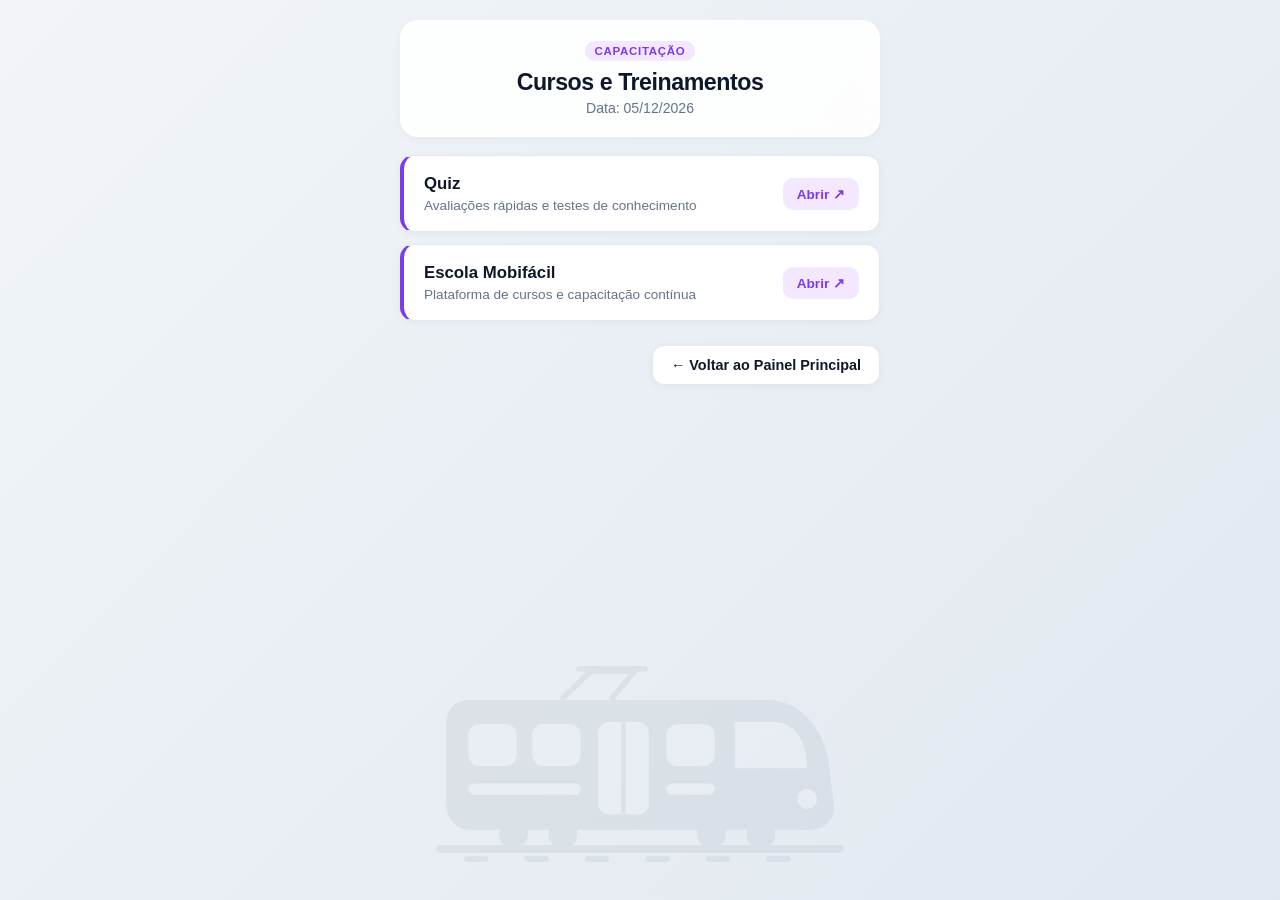
==== commit 6d4c5af3: "Update Cursos.html corrigido nome Quiz" ====
--- a/Cursos.html
+++ b/Cursos.html
@@ -23,15 +23,15 @@
         </header>
 
         <div class="access-list">
-            <a href="https://quiz.mobifacil.com.br/" target="_blank" class="access-card">
+            <a href="https://script.google.com/a/macros/metrobh.com.br/s/AKfycbzaS_b4hh9A1421iVJsr9qy0ur7krLMLmgjexrkRXWZIOcwu0ZyKPLjtSvx0L5JB3CB/exec" target="_blank" class="access-card">
                 <div class="access-info">
-                    <span class="access-title">Quiz Mobifácil</span>
+                    <span class="access-title">Quiz</span>
                     <span class="access-desc">Avaliações rápidas e testes de conhecimento</span>
                 </div>
                 <span class="access-icon">Abrir ↗</span>
             </a>
 
-            <a href="https://escola.mobifacil.com.br/" target="_blank" class="access-card">
+            <a href="https://escolamobifacil.didactica.com.br/home" target="_blank" class="access-card">
                 <div class="access-info">
                     <span class="access-title">Escola Mobifácil</span>
                     <span class="access-desc">Plataforma de cursos e capacitação contínua</span>
@@ -52,4 +52,4 @@
 
 </body>
 
-</html>+</html>
